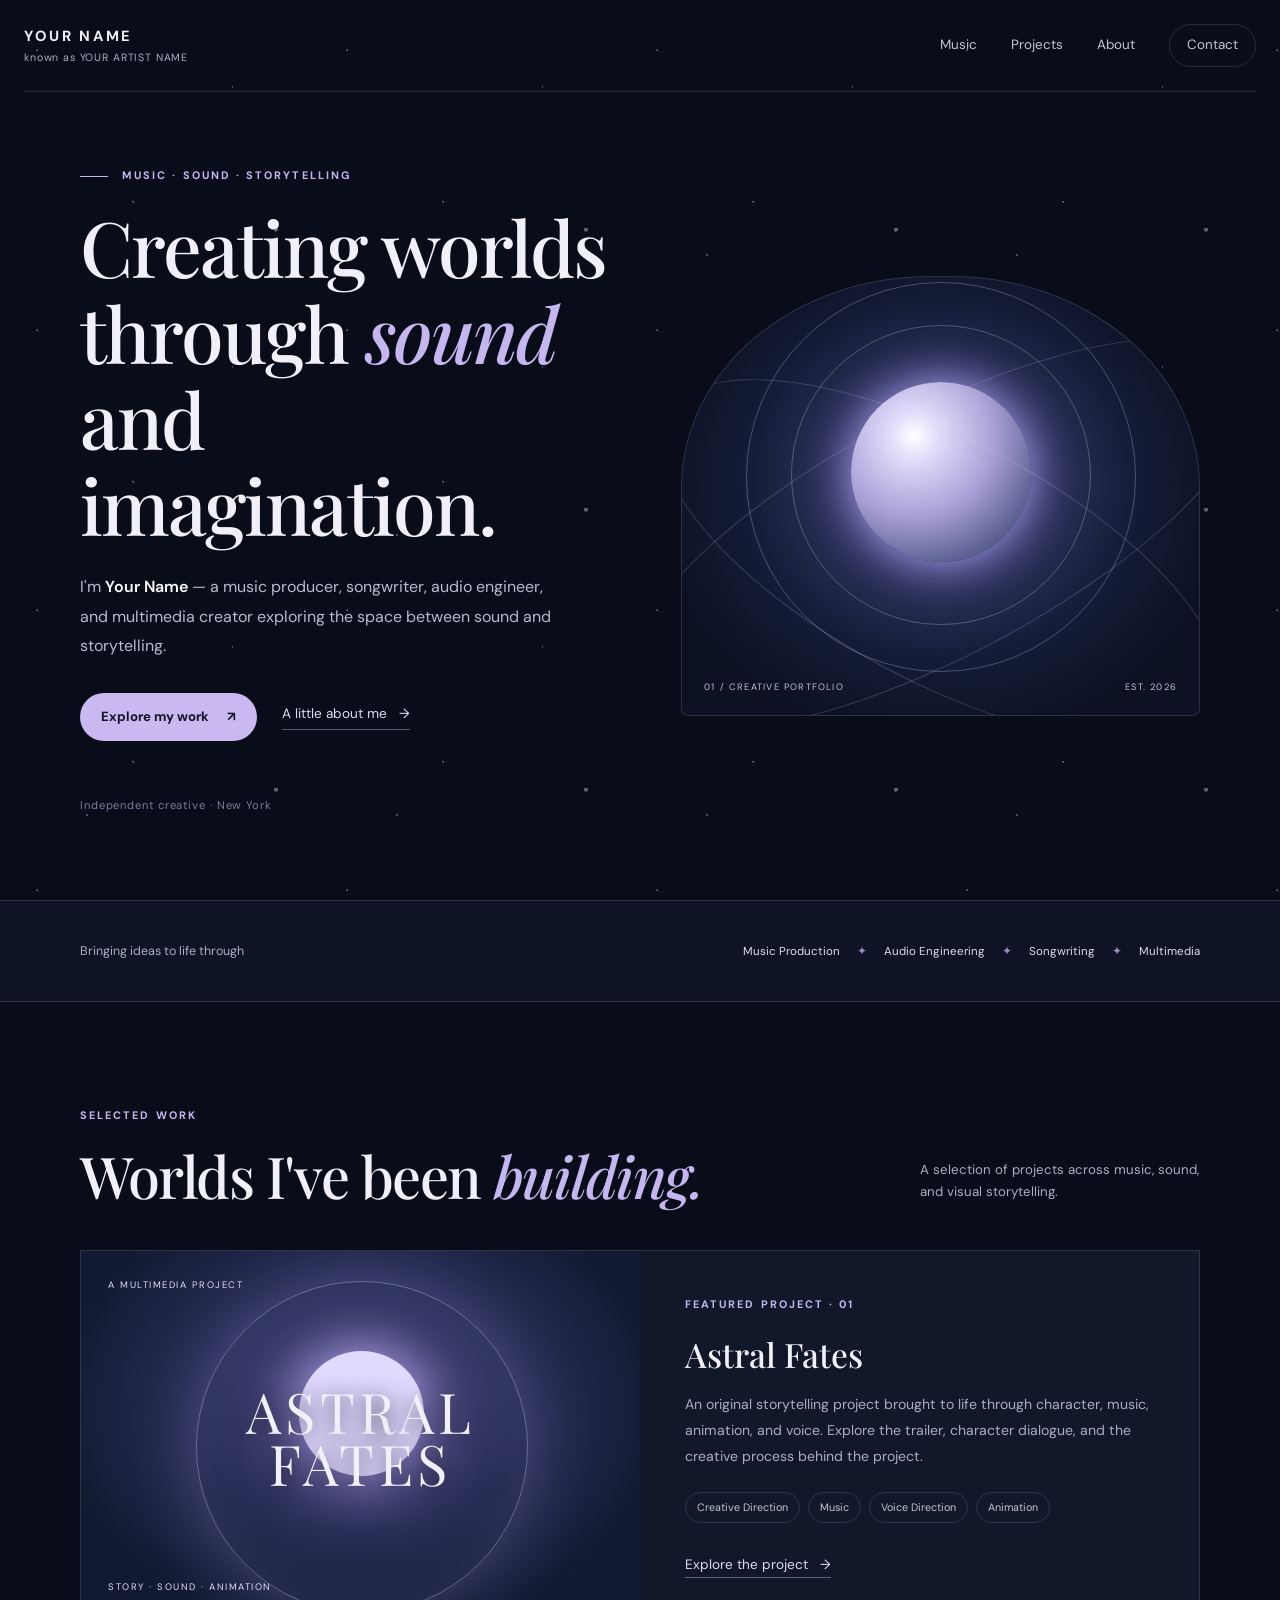
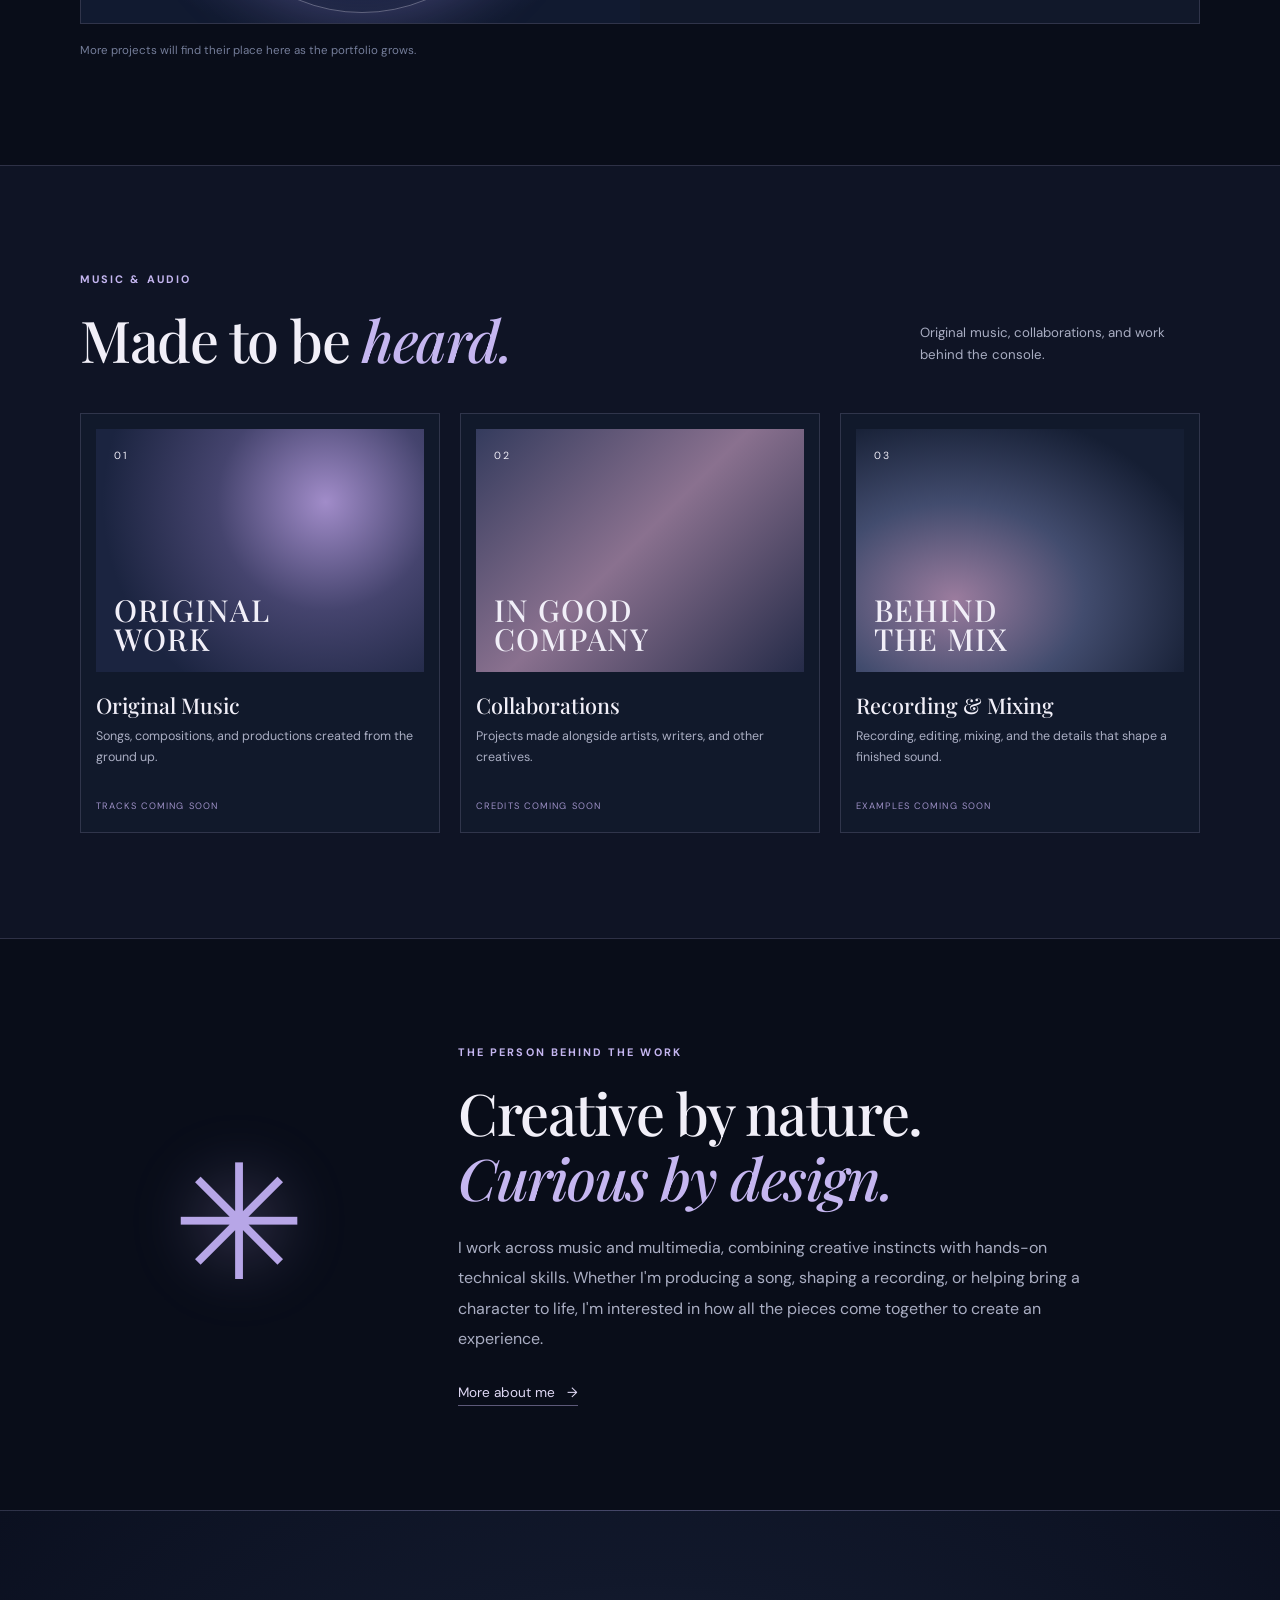
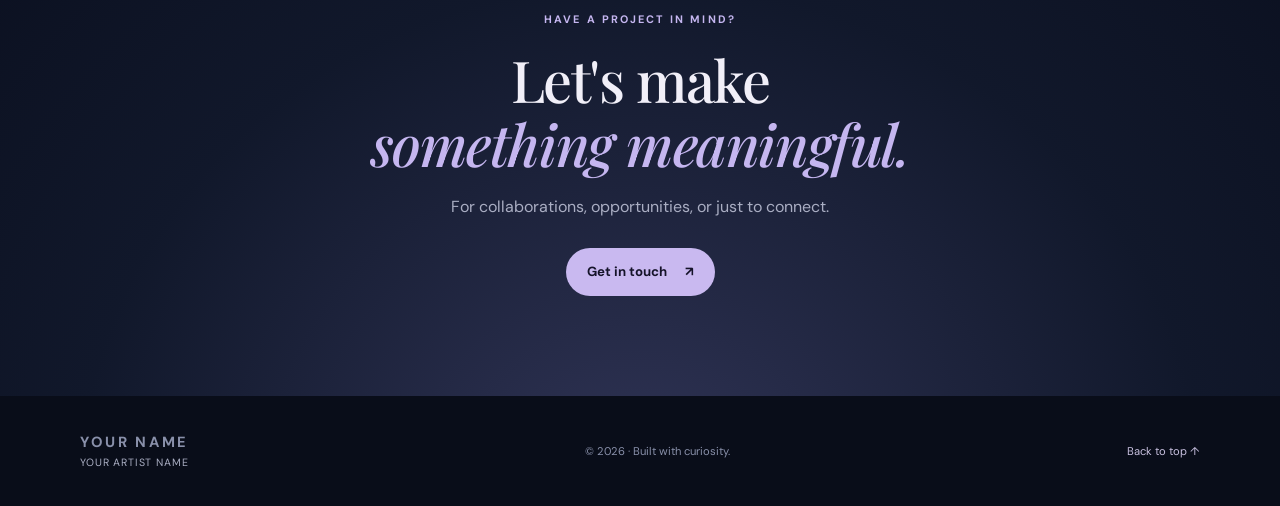
==== index.html @ 17cb7eba "Add files via upload" ====
<!doctype html>
<html lang="en">
<head>
  <meta charset="utf-8">
  <meta name="viewport" content="width=device-width, initial-scale=1">
  <meta name="description" content="Music, sound, and multimedia portfolio.">
  <title>Your Name — Music & Multimedia</title>
  <link rel="preconnect" href="https://fonts.googleapis.com">
  <link rel="preconnect" href="https://fonts.gstatic.com" crossorigin>
  <link href="https://fonts.googleapis.com/css2?family=DM+Sans:wght@400;500;600;700&family=Playfair+Display:wght@500;600;700&display=swap" rel="stylesheet">
  <link rel="stylesheet" href="styles.css">
</head>
<body>
  <div class="starfield" aria-hidden="true"></div>
  <header class="site-header">
    <a class="wordmark" href="#home" aria-label="Back to home">
      <span class="wordmark-name">YOUR NAME</span>
      <span class="wordmark-sub">known as YOUR ARTIST NAME</span>
    </a>
    <button class="menu-toggle" aria-label="Toggle navigation" aria-expanded="false">☰</button>
    <nav class="main-nav" aria-label="Main navigation">
      <a href="#music">Music</a>
      <a href="#projects">Projects</a>
      <a href="#about">About</a>
      <a class="nav-contact" href="#contact">Contact</a>
    </nav>
  </header>

  <main>
    <section class="hero section-wrap" id="home">
      <div class="hero-copy">
        <p class="eyebrow"><span class="eyebrow-line"></span> MUSIC · SOUND · STORYTELLING</p>
        <h1>Creating worlds<br>through <em>sound</em><br>and imagination.</h1>
        <p class="hero-description">
          I'm <strong>Your Name</strong> — a music producer, songwriter, audio engineer,
          and multimedia creator exploring the space between sound and storytelling.
        </p>
        <div class="hero-actions">
          <a class="button button-primary" href="#projects">Explore my work <span>↗</span></a>
          <a class="text-link" href="#about">A little about me <span>→</span></a>
        </div>
        <p class="hero-note">Independent creative · New York</p>
      </div>
      <div class="hero-art" role="img" aria-label="Abstract celestial artwork with a glowing moon and stars">
        <div class="orbit orbit-one"></div>
        <div class="orbit orbit-two"></div>
        <div class="moon"></div>
        <div class="art-caption"><span>01 / CREATIVE PORTFOLIO</span><span>EST. 2026</span></div>
      </div>
    </section>

    <section class="intro-strip">
      <div class="section-wrap strip-inner">
        <p>Bringing ideas to life through</p>
        <div class="discipline-list">
          <span>Music Production</span><i>✦</i><span>Audio Engineering</span><i>✦</i>
          <span>Songwriting</span><i>✦</i><span>Multimedia</span>
        </div>
      </div>
    </section>

    <section class="section-wrap section-block" id="projects">
      <div class="section-heading">
        <div>
          <p class="eyebrow">SELECTED WORK</p>
          <h2>Worlds I've been <em>building.</em></h2>
        </div>
        <p class="section-aside">A selection of projects across music, sound, and visual storytelling.</p>
      </div>
      <article class="featured-project">
        <div class="project-art">
          <div class="project-art-glow"></div>
          <span class="project-art-label">A MULTIMEDIA PROJECT</span>
          <span class="project-art-title">ASTRAL<br>FATES</span>
          <span class="project-art-bottom">STORY · SOUND · ANIMATION</span>
        </div>
        <div class="project-info">
          <p class="eyebrow">FEATURED PROJECT · 01</p>
          <h3>Astral Fates</h3>
          <p>
            An original storytelling project brought to life through character,
            music, animation, and voice. Explore the trailer, character dialogue,
            and the creative process behind the project.
          </p>
          <div class="tag-list"><span>Creative Direction</span><span>Music</span><span>Voice Direction</span><span>Animation</span></div>
          <a class="text-link" href="astral-fates.html">Explore the project <span>→</span></a>
        </div>
      </article>
      <div class="project-footnote">More projects will find their place here as the portfolio grows.</div>
    </section>

    <section class="music-section" id="music">
      <div class="section-wrap section-block">
        <div class="section-heading">
          <div>
            <p class="eyebrow">MUSIC & AUDIO</p>
            <h2>Made to be <em>heard.</em></h2>
          </div>
          <p class="section-aside">Original music, collaborations, and work behind the console.</p>
        </div>
        <div class="music-grid">
          <article class="music-card">
            <div class="music-art art-one"><span>01</span><b>ORIGINAL<br>WORK</b></div>
            <h3>Original Music</h3>
            <p>Songs, compositions, and productions created from the ground up.</p>
            <span class="coming-soon">TRACKS COMING SOON</span>
          </article>
          <article class="music-card">
            <div class="music-art art-two"><span>02</span><b>IN GOOD<br>COMPANY</b></div>
            <h3>Collaborations</h3>
            <p>Projects made alongside artists, writers, and other creatives.</p>
            <span class="coming-soon">CREDITS COMING SOON</span>
          </article>
          <article class="music-card">
            <div class="music-art art-three"><span>03</span><b>BEHIND<br>THE MIX</b></div>
            <h3>Recording & Mixing</h3>
            <p>Recording, editing, mixing, and the details that shape a finished sound.</p>
            <span class="coming-soon">EXAMPLES COMING SOON</span>
          </article>
        </div>
      </div>
    </section>

    <section class="section-wrap about-preview section-block" id="about">
      <div class="about-mark" aria-hidden="true">✳</div>
      <div>
        <p class="eyebrow">THE PERSON BEHIND THE WORK</p>
        <h2>Creative by nature.<br><em>Curious by design.</em></h2>
        <p class="about-copy">
          I work across music and multimedia, combining creative instincts with
          hands-on technical skills. Whether I'm producing a song, shaping a
          recording, or helping bring a character to life, I'm interested in how
          all the pieces come together to create an experience.
        </p>
        <a class="text-link" href="about.html">More about me <span>→</span></a>
      </div>
    </section>

    <section class="contact-section" id="contact">
      <div class="section-wrap contact-inner">
        <p class="eyebrow">HAVE A PROJECT IN MIND?</p>
        <h2>Let's make<br><em>something meaningful.</em></h2>
        <p>For collaborations, opportunities, or just to connect.</p>
        <a class="button button-primary" href="mailto:YOUR_EMAIL@example.com">Get in touch <span>↗</span></a>
      </div>
    </section>
  </main>

  <footer class="site-footer section-wrap">
    <a class="wordmark" href="#home"><span class="wordmark-name">YOUR NAME</span><span class="wordmark-sub">YOUR ARTIST NAME</span></a>
    <p>© <span id="year"></span> · Built with curiosity.</p>
    <a href="#home" class="back-top">Back to top ↑</a>
  </footer>
  <script src="script.js"></script>
</body>
</html>
---- styles.css ----
:root {
  --bg: #090d19; --panel: #11182a; --panel2: #151d32; --text: #f1eff8;
  --muted: #aaaec3; --soft: #7f88a7; --lavender: #c5b6f0; --line: rgba(199,190,230,.17);
  --serif: "Playfair Display", Georgia, serif; --sans: "DM Sans", Arial, sans-serif;
}
* { box-sizing: border-box; }
html { scroll-behavior: smooth; }
body { margin: 0; background: var(--bg); color: var(--text); font-family: var(--sans); line-height: 1.65; }
a { color: inherit; text-decoration: none; }
.starfield { position: fixed; inset: 0; pointer-events: none; opacity: .35; z-index: -1; background-image: radial-gradient(1px 1px at 12% 18%,#fff 99%,transparent),radial-gradient(1px 1px at 75% 31%,#c9c4ff 99%,transparent),radial-gradient(1px 1px at 43% 72%,#fff 99%,transparent),radial-gradient(2px 2px at 89% 82%,#fff 99%,transparent),radial-gradient(1px 1px at 28% 91%,#c9c4ff 99%,transparent); background-size: 310px 280px; }
.section-wrap { width: min(1120px, calc(100% - 48px)); margin-inline: auto; }
.site-header { width: min(1240px, calc(100% - 48px)); margin: auto; min-height: 92px; display: flex; align-items: center; justify-content: space-between; border-bottom: 1px solid var(--line); }
.wordmark { display: flex; flex-direction: column; line-height: 1.25; }
.wordmark-name { font-size: .92rem; letter-spacing: .18em; font-weight: 700; }
.wordmark-sub { color: var(--muted); font-size: .66rem; letter-spacing: .08em; margin-top: 5px; }
.main-nav { display: flex; align-items: center; gap: 34px; color: #c3c5d5; font-size: .84rem; }
.main-nav a:hover, .text-link:hover, .back-top:hover { color: white; }
.nav-contact { border: 1px solid var(--line); padding: 9px 17px; border-radius: 99px; }
.menu-toggle { display: none; color: white; background: none; border: 0; font-size: 1.4rem; }
.hero { min-height: 650px; display: grid; grid-template-columns: 1.03fr .97fr; align-items: center; gap: 50px; padding-block: 75px; }
.eyebrow { color: var(--lavender); font-size: .68rem; letter-spacing: .19em; font-weight: 700; margin: 0 0 18px; }
.eyebrow-line { display: inline-block; width: 28px; height: 1px; background: var(--lavender); vertical-align: middle; margin-right: 9px; }
h1,h2,h3,p { margin-top: 0; }
h1,h2 { font-family: var(--serif); font-weight: 500; line-height: 1.12; letter-spacing: -.025em; }
.hero h1 { font-size: clamp(3.2rem, 6vw, 5.6rem); margin-bottom: 25px; }
h1 em,h2 em { color: var(--lavender); font-weight: 500; }
.hero-description { max-width: 490px; color: #b7bbce; font-size: 1rem; line-height: 1.85; }
.hero-description strong { color: white; font-weight: 600; }
.hero-actions { display: flex; align-items: center; gap: 25px; margin-top: 32px; flex-wrap: wrap; }
.button { display: inline-flex; align-items: center; gap: 18px; border-radius: 99px; padding: 13px 21px; font-size: .83rem; font-weight: 700; transition: transform .2s, background .2s; }
.button:hover { transform: translateY(-2px); }
.button-primary { background: #c9b9f0; color: #151329; }
.button-primary:hover { background: #ddd2fa; }
.text-link { font-size: .85rem; color: #e0d9f5; border-bottom: 1px solid rgba(197,182,240,.45); padding-bottom: 4px; }
.text-link span { margin-left: 8px; }
.hero-note { margin-top: 55px; color: #777f9c; font-size: .7rem; letter-spacing: .08em; }
.hero-art { min-height: 440px; position: relative; overflow: hidden; border: 1px solid var(--line); border-radius: 48% 48% 7px 7px; background: radial-gradient(ellipse at 50% 48%, #4b477d 0%, #252b50 27%, #151d38 52%, #0c1224 78%); }
.hero-art:before,.hero-art:after { content:""; position:absolute; border:1px solid rgba(221,214,255,.2); border-radius:50%; width:135%; height:55%; left:-18%; top:31%; transform:rotate(-28deg); }
.hero-art:after { transform:rotate(28deg); width:120%; left:-10%; top:37%; }
.moon { position:absolute; width:180px; height:180px; border-radius:50%; top:24%; left:calc(50% - 90px); background:radial-gradient(circle at 35% 30%,#fff 0,#e0dafa 15%,#a8a0d5 47%,#5e6394 75%,#333d67 100%); box-shadow:0 0 45px #a9a1f0,0 0 120px rgba(145,133,230,.45); }
.orbit { position:absolute; border:1px solid rgba(232,226,255,.27); border-radius:50%; z-index:2; }
.orbit-one { width:300px;height:300px;top:11%;left:calc(50% - 150px); }
.orbit-two { width:390px;height:390px;top:1%;left:calc(50% - 195px); }
.art-caption { position:absolute; bottom:20px; left:22px; right:22px; display:flex; justify-content:space-between; color:#c3c1d9; font-size:.58rem; letter-spacing:.13em; }
.intro-strip { border-block:1px solid var(--line); background:rgba(18,25,44,.68); }
.strip-inner { min-height:100px; display:flex; align-items:center; justify-content:space-between; gap:20px; }
.strip-inner p { color:var(--muted); font-size:.78rem; margin:0; }
.discipline-list { display:flex; gap:17px; align-items:center; flex-wrap:wrap; color:#e0dcef; font-size:.72rem; }
.discipline-list i { color:#9b8bc9; font-style:normal; }
.section-block { padding-block:105px; }
.section-heading { display:flex; align-items:end; justify-content:space-between; gap:35px; margin-bottom:42px; }
.section-heading h2,.about-preview h2,.contact-inner h2,.project-detail h2,.section-block > h2 { font-size:clamp(2.3rem,4.5vw,3.8rem); margin:0; }
.section-aside { max-width:280px; color:var(--muted); font-size:.83rem; margin:0 0 5px; }
.featured-project { display:grid; grid-template-columns:1fr 1fr; background:var(--panel); border:1px solid var(--line); }
.project-art { min-height:370px; padding:27px; position:relative; overflow:hidden; display:flex; flex-direction:column; justify-content:space-between; background:radial-gradient(ellipse at 50% 42%,#55518b,#272d55 42%,#111a30 78%); }
.project-art:before { content:""; position:absolute; width:330px;height:330px;border:1px solid rgba(236,229,255,.35);border-radius:50%;top:8%;left:calc(50% - 165px);box-shadow:0 0 70px rgba(183,166,255,.25),inset 0 0 50px rgba(183,166,255,.12); }
.project-art-glow { position:absolute; width:125px;height:125px;border-radius:50%;background:#e2d9ff;box-shadow:0 0 60px #c4b4ff;top:27%;left:calc(50% - 62px); }
.project-art-label,.project-art-bottom { z-index:1;color:#e3def6;font-size:.59rem;letter-spacing:.16em; }
.project-art-title { z-index:1; font-family:var(--serif); font-size:3.5rem; line-height:.92; letter-spacing:.08em; text-align:center; text-shadow:0 2px 22px #17152c; }
.project-info { padding:45px; align-self:center; }
.project-info h3 { font:500 2.1rem var(--serif); margin-bottom:15px; }
.project-info>p:not(.eyebrow) { color:var(--muted); font-size:.88rem; line-height:1.85; }
.tag-list { display:flex; gap:8px; flex-wrap:wrap; margin:23px 0 28px; }
.tag-list span { border:1px solid var(--line); border-radius:99px; padding:6px 11px; color:#c6c4d7; font-size:.67rem; }
.project-footnote { color:#747d99; font-size:.72rem; margin-top:17px; }
.music-section { background:rgba(17,24,42,.78); border-block:1px solid var(--line); }
.music-grid { display:grid; grid-template-columns:repeat(3,1fr); gap:20px; }
.music-card { padding:15px; background:#11192b; border:1px solid var(--line); }
.music-art { aspect-ratio:1.35; display:flex; flex-direction:column; justify-content:space-between; padding:18px; overflow:hidden; }
.music-art span { font-size:.65rem; letter-spacing:.15em; }
.music-art b { font:500 1.9rem/.98 var(--serif); letter-spacing:.04em; }
.art-one { background:radial-gradient(circle at 70% 30%,#a18cc9,#45446e 38%,#1b2440 78%); }
.art-two { background:linear-gradient(135deg,#343b5d,#8a718f 48%,#252b48); }
.art-three { background:radial-gradient(ellipse at 30% 70%,#9b7c9e,#424c6e 40%,#151e33 80%); }
.music-card h3 { font:500 1.35rem var(--serif); margin:19px 0 7px; }
.music-card p { color:var(--muted); font-size:.78rem; min-height:52px; }
.coming-soon { color:#9e91c7; font-size:.58rem; letter-spacing:.12em; }
.about-preview { display:grid; grid-template-columns:.6fr 1.4fr; gap:60px; align-items:center; }
.about-mark { font-size:10rem; color:#b7a6e7; text-align:center; text-shadow:0 0 60px rgba(183,166,231,.4); }
.about-copy { max-width:650px; color:var(--muted); margin:24px 0; line-height:1.9; }
.contact-section { background:radial-gradient(ellipse at 50% 120%,#303456,#11182b 62%,#0b1020); border-top:1px solid var(--line); text-align:center; }
.contact-inner { padding-block:100px; }
.contact-inner h2 { margin-bottom:18px; }
.contact-inner>p:not(.eyebrow) { color:var(--muted); margin-bottom:28px; }
.site-footer { min-height:110px; display:flex; align-items:center; justify-content:space-between; gap:20px; color:#8990aa; font-size:.7rem; }
.site-footer p { margin:0; }
.back-top { color:#c8c0df; }
.project-hero { padding-top:95px; text-align:center; }
.display-title { font-size:clamp(3.5rem,8vw,6.5rem); margin:0 0 16px; }
.project-hero .hero-description { margin:0 auto 38px; }
.project-banner { min-height:330px; display:grid; place-items:center; border:1px solid var(--line); background:radial-gradient(ellipse at 50% 50%,#4d4a7d,#202947 48%,#10182c 80%); color:#c6bedf; letter-spacing:.15em; font-size:.7rem; }
.project-detail { max-width:800px; }
.body-copy { color:var(--muted); max-width:760px; line-height:1.95; }
.media-section,.character-section { background:rgba(18,25,44,.8); border-block:1px solid var(--line); }
.video-placeholder { aspect-ratio:16/9; display:grid; place-items:center; border:1px dashed rgba(199,190,230,.35); background:linear-gradient(135deg,#151e35,#242644); color:#b8b2d0; font-size:.8rem; letter-spacing:.08em; margin:28px 0 18px; }
.small-copy { font-size:.82rem; }
.character-layout { display:grid; grid-template-columns:220px 1fr; gap:25px; margin-top:35px; }
.character-tabs { display:flex; flex-direction:column; gap:8px; }
.character-tab { background:#11192b; color:#c6c5d8; border:1px solid var(--line); padding:16px; text-align:left; display:flex; justify-content:space-between; cursor:pointer; font:500 1rem var(--serif); }
.character-tab.active { border-color:#b9a9e5; background:#242440; color:white; }
.character-profile { display:grid; grid-template-columns:.8fr 1.2fr; background:#11192b; border:1px solid var(--line); }
.character-portrait { min-height:390px; display:grid; place-items:center; background:radial-gradient(ellipse at 50% 35%,#5c5688,#252d4e 55%,#131b30); color:#c9c2df; font-size:.65rem; letter-spacing:.13em; padding:20px; text-align:center; }
.character-bio { padding:32px; }
.character-bio h3 { font:500 2.4rem var(--serif); margin:0 0 4px; }
.character-role { color:#b9a9e5; font-size:.8rem; margin-bottom:25px; }
.character-bio h4 { color:#f0edf8; font-size:.75rem; letter-spacing:.1em; text-transform:uppercase; margin:20px 0 5px; }
.character-bio p:not(.eyebrow) { color:var(--muted); font-size:.82rem; }
.character-bio .profile-note { font-size:.68rem; color:#858da8; margin-top:25px; }
.process-grid { display:grid; grid-template-columns:repeat(4,1fr); gap:16px; margin-top:35px; }
.process-grid>div { padding:22px; border:1px solid var(--line); background:#11192b; }
.process-grid span { color:#a99ad7; font-size:.7rem; }
.process-grid h3 { font:500 1.2rem var(--serif); margin:17px 0 8px; }
.process-grid p { color:var(--muted); font-size:.75rem; margin:0; }
.simple-page { min-height:70vh; padding-block:100px; }
.simple-page h2 { font:500 2rem var(--serif); margin-top:55px; }
.simple-page .body-copy { margin:25px 0; }
@media (max-width:800px) {
  .hero { grid-template-columns:1fr; gap:35px; padding-block:65px; }
  .hero-art { min-height:350px; }
  .section-heading { align-items:start; flex-direction:column; gap:14px; }
  .featured-project { grid-template-columns:1fr; }
  .project-info { padding:30px; }
  .about-preview { grid-template-columns:1fr; gap:15px; }
  .about-mark { font-size:5rem; text-align:left; }
  .character-profile { grid-template-columns:1fr; }
  .character-portrait { min-height:270px; }
  .process-grid { grid-template-columns:repeat(2,1fr); }
}
@media (max-width:600px) {
  .section-wrap,.site-header { width:min(100% - 34px,1120px); }
  .site-header { min-height:76px; position:relative; }
  .menu-toggle { display:block; }
  .main-nav { display:none; position:absolute; z-index:5; top:75px; left:0; right:0; padding:18px; background:#151d32; border:1px solid var(--line); flex-direction:column; align-items:stretch; gap:18px; }
  .main-nav.open { display:flex; }
  .nav-contact { text-align:center; }
  .hero h1 { font-size:3.35rem; }
  .hero-art { min-height:300px; }
  .strip-inner { align-items:flex-start; flex-direction:column; padding-block:20px; }
  .discipline-list { gap:9px; }
  .section-block { padding-block:72px; }
  .music-grid { grid-template-columns:1fr; }
  .music-card p { min-height:0; }
  .character-layout { grid-template-columns:1fr; }
  .character-tabs { display:grid; grid-template-columns:repeat(3,1fr); }
  .character-tab { padding:12px; font-size:.85rem; }
  .process-grid { grid-template-columns:1fr 1fr; }
  .site-footer { padding-block:25px; flex-wrap:wrap; }
  .project-hero { padding-top:65px; }
  .project-banner { min-height:220px; }
}
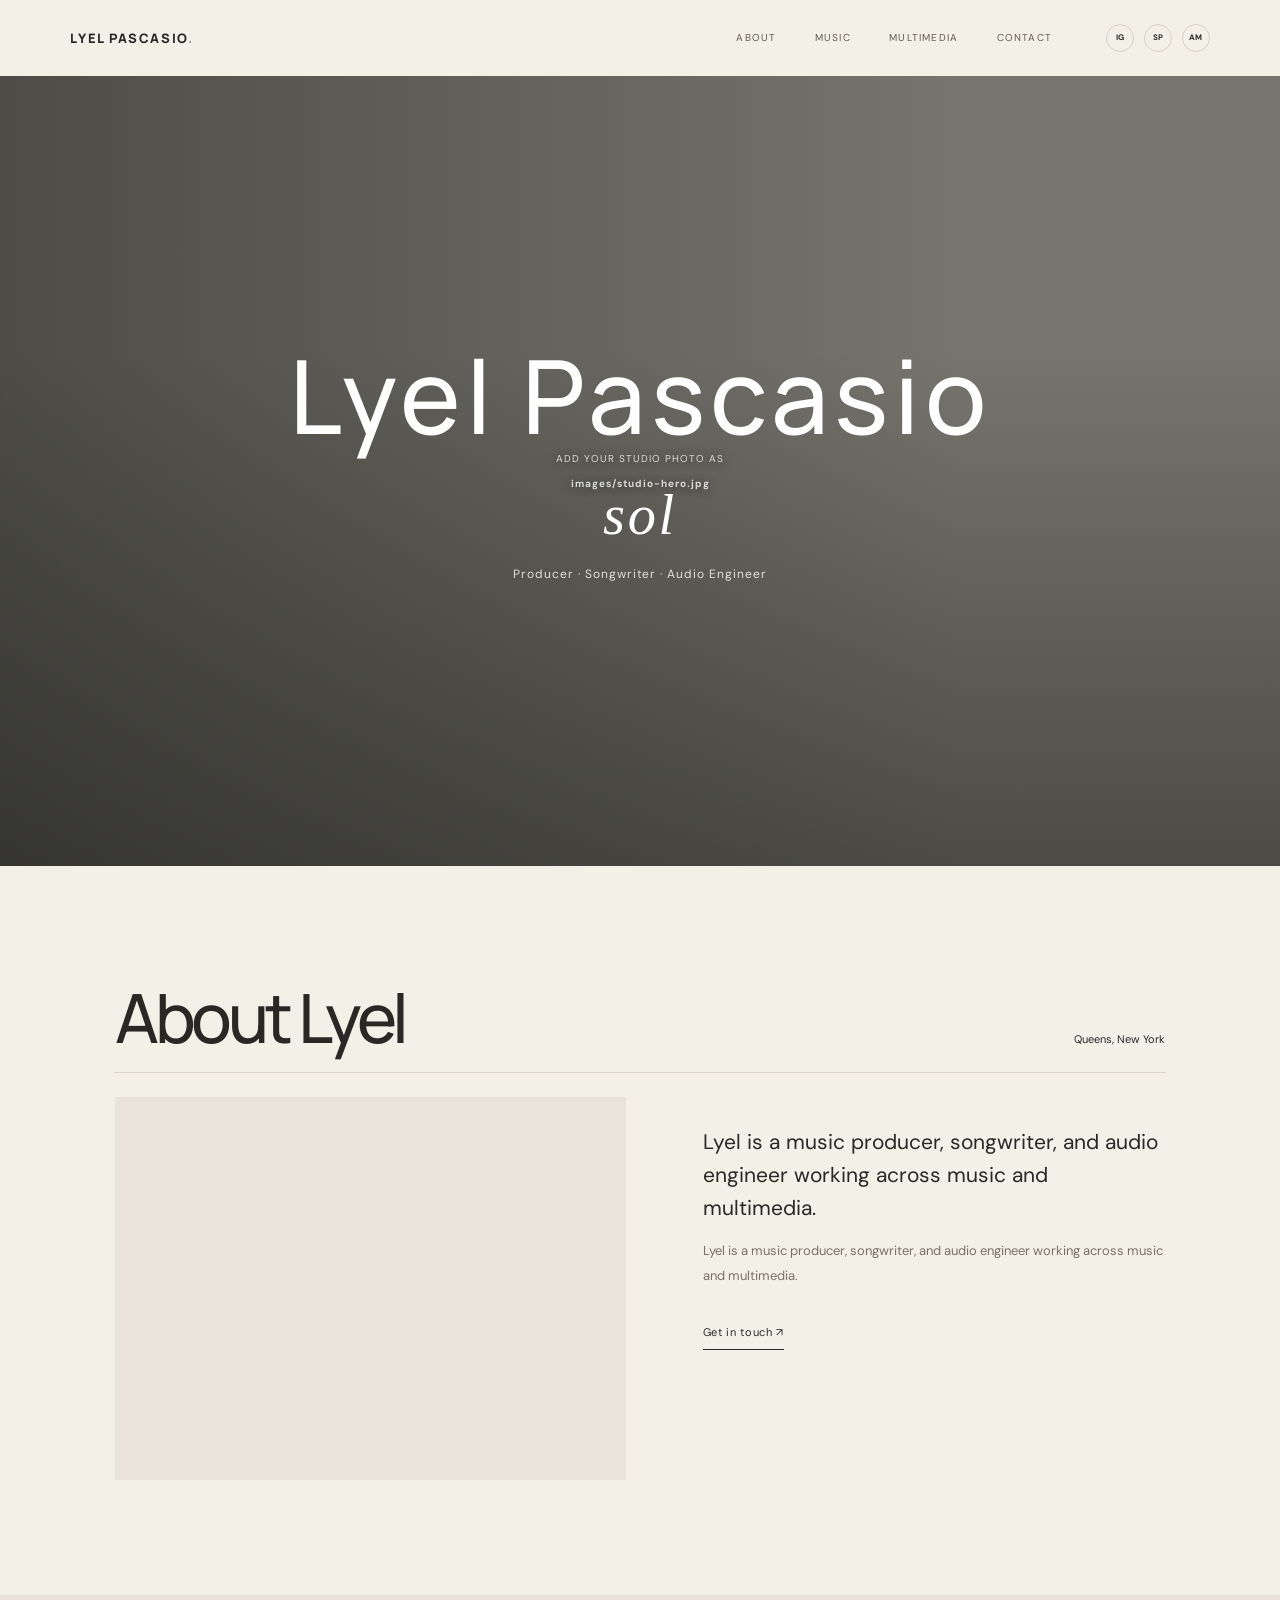
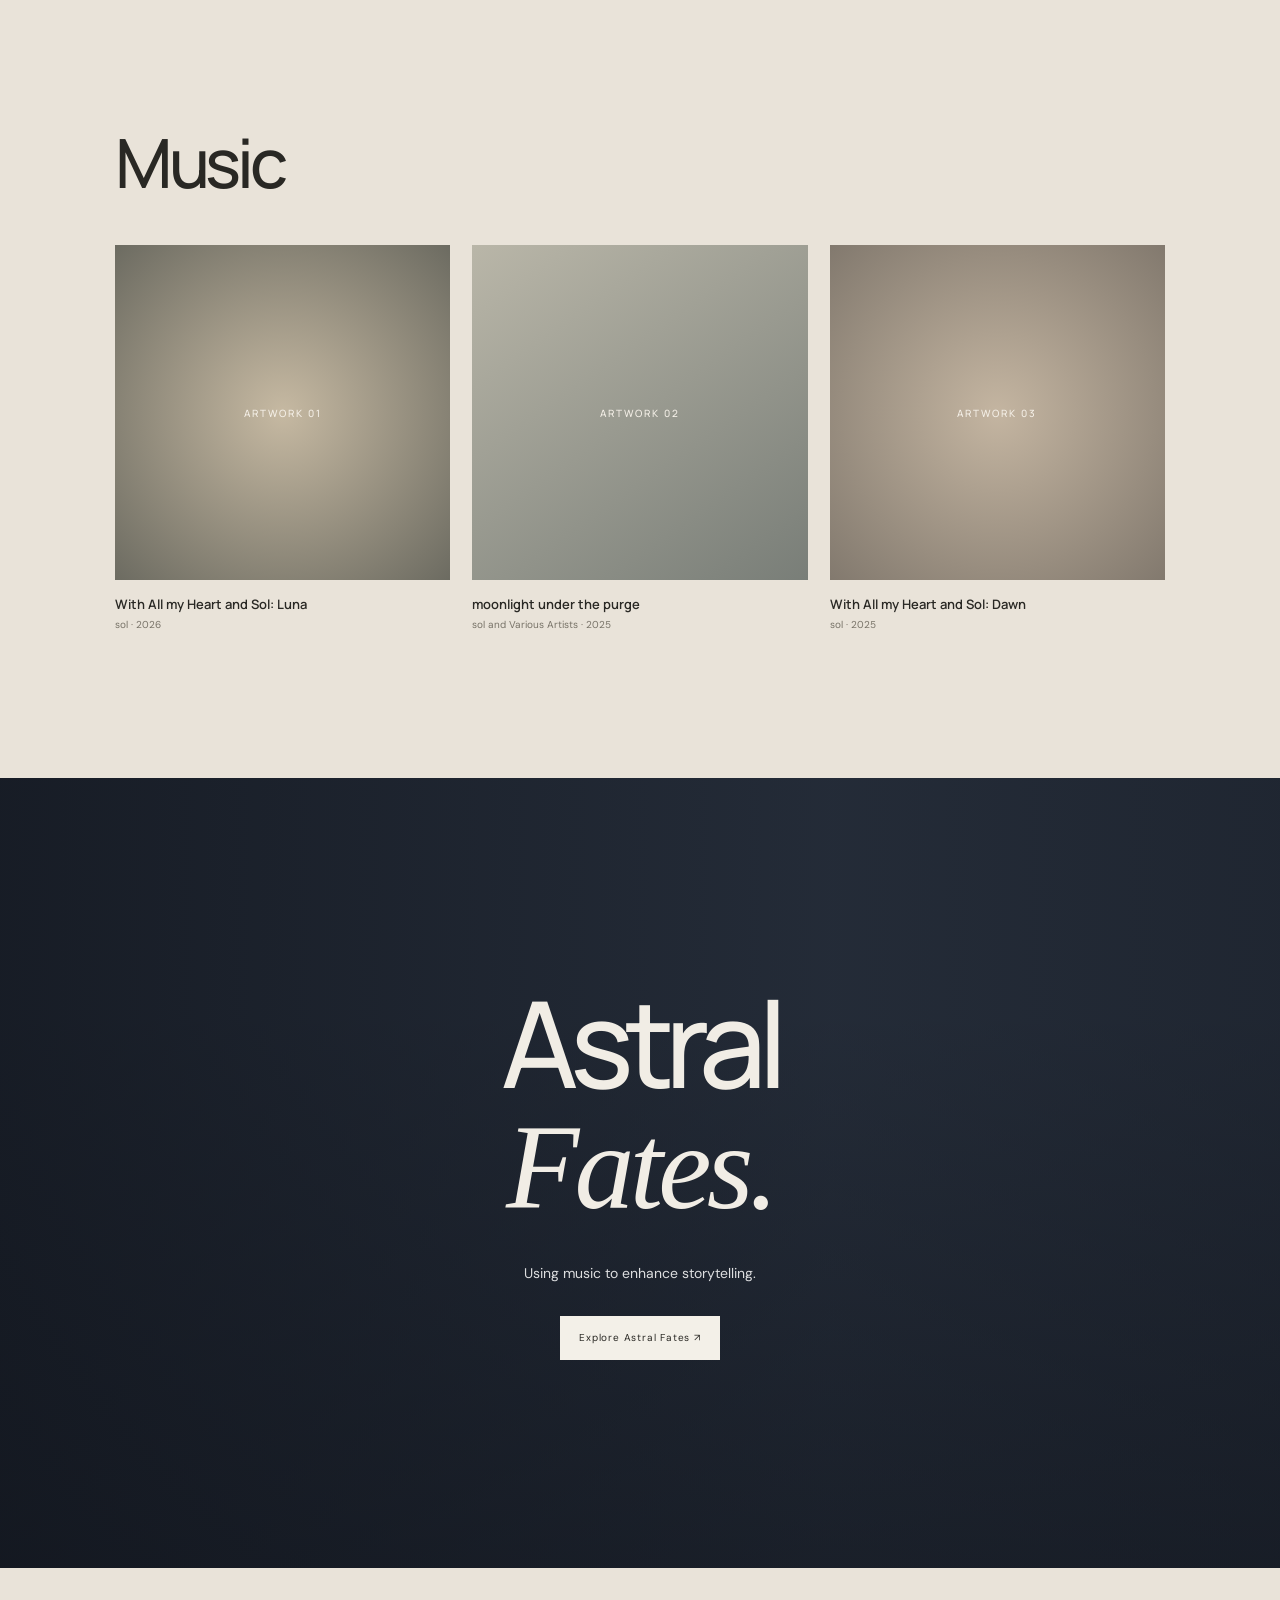
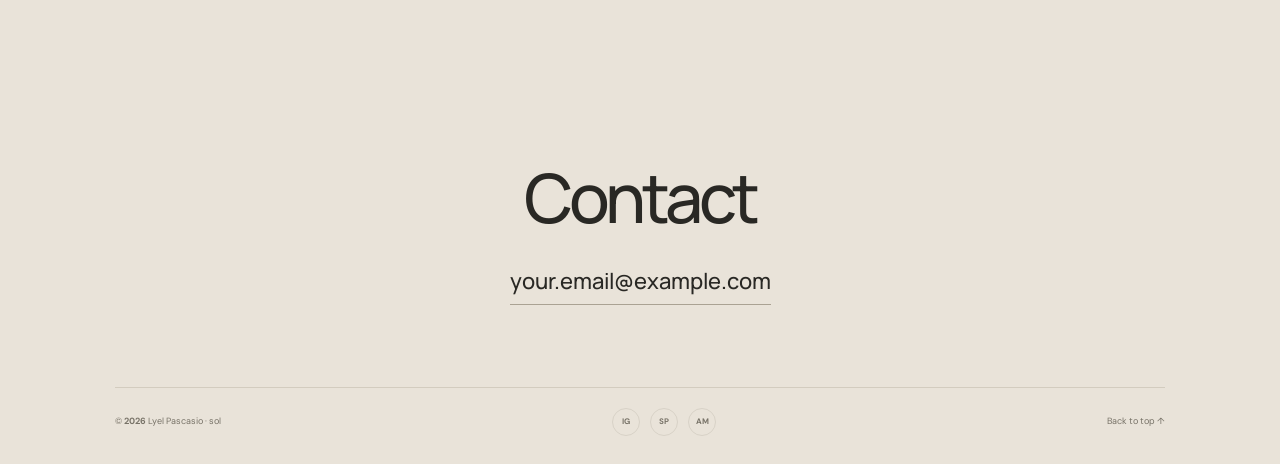
==== commit 1e28ce45: "Add files via upload" ====
--- a/index.html
+++ b/index.html
@@ -1,156 +1,31 @@
 <!doctype html>
-<html lang="en">
-<head>
-  <meta charset="utf-8">
-  <meta name="viewport" content="width=device-width, initial-scale=1">
-  <meta name="description" content="Music, sound, and multimedia portfolio.">
-  <title>Your Name — Music & Multimedia</title>
-  <link rel="preconnect" href="https://fonts.googleapis.com">
-  <link rel="preconnect" href="https://fonts.gstatic.com" crossorigin>
-  <link href="https://fonts.googleapis.com/css2?family=DM+Sans:wght@400;500;600;700&family=Playfair+Display:wght@500;600;700&display=swap" rel="stylesheet">
-  <link rel="stylesheet" href="styles.css">
-</head>
+<html lang="en"><head>
+<meta charset="utf-8"><meta name="viewport" content="width=device-width,initial-scale=1">
+<meta name="description" content="Music producer, songwriter, and audio engineer.">
+<title>Lyel Pascasio</title>
+<link rel="preconnect" href="https://fonts.googleapis.com"><link rel="preconnect" href="https://fonts.gstatic.com" crossorigin>
+<link href="https://fonts.googleapis.com/css2?family=DM+Sans:wght@400;500;600;700&family=Manrope:wght@400;500;600;700;800&display=swap" rel="stylesheet">
+<link rel="stylesheet" href="styles.css"></head>
 <body>
-  <div class="starfield" aria-hidden="true"></div>
-  <header class="site-header">
-    <a class="wordmark" href="#home" aria-label="Back to home">
-      <span class="wordmark-name">YOUR NAME</span>
-      <span class="wordmark-sub">known as YOUR ARTIST NAME</span>
-    </a>
-    <button class="menu-toggle" aria-label="Toggle navigation" aria-expanded="false">☰</button>
-    <nav class="main-nav" aria-label="Main navigation">
-      <a href="#music">Music</a>
-      <a href="#projects">Projects</a>
-      <a href="#about">About</a>
-      <a class="nav-contact" href="#contact">Contact</a>
-    </nav>
-  </header>
-
-  <main>
-    <section class="hero section-wrap" id="home">
-      <div class="hero-copy">
-        <p class="eyebrow"><span class="eyebrow-line"></span> MUSIC · SOUND · STORYTELLING</p>
-        <h1>Creating worlds<br>through <em>sound</em><br>and imagination.</h1>
-        <p class="hero-description">
-          I'm <strong>Your Name</strong> — a music producer, songwriter, audio engineer,
-          and multimedia creator exploring the space between sound and storytelling.
-        </p>
-        <div class="hero-actions">
-          <a class="button button-primary" href="#projects">Explore my work <span>↗</span></a>
-          <a class="text-link" href="#about">A little about me <span>→</span></a>
-        </div>
-        <p class="hero-note">Independent creative · New York</p>
-      </div>
-      <div class="hero-art" role="img" aria-label="Abstract celestial artwork with a glowing moon and stars">
-        <div class="orbit orbit-one"></div>
-        <div class="orbit orbit-two"></div>
-        <div class="moon"></div>
-        <div class="art-caption"><span>01 / CREATIVE PORTFOLIO</span><span>EST. 2026</span></div>
-      </div>
-    </section>
-
-    <section class="intro-strip">
-      <div class="section-wrap strip-inner">
-        <p>Bringing ideas to life through</p>
-        <div class="discipline-list">
-          <span>Music Production</span><i>✦</i><span>Audio Engineering</span><i>✦</i>
-          <span>Songwriting</span><i>✦</i><span>Multimedia</span>
-        </div>
-      </div>
-    </section>
-
-    <section class="section-wrap section-block" id="projects">
-      <div class="section-heading">
-        <div>
-          <p class="eyebrow">SELECTED WORK</p>
-          <h2>Worlds I've been <em>building.</em></h2>
-        </div>
-        <p class="section-aside">A selection of projects across music, sound, and visual storytelling.</p>
-      </div>
-      <article class="featured-project">
-        <div class="project-art">
-          <div class="project-art-glow"></div>
-          <span class="project-art-label">A MULTIMEDIA PROJECT</span>
-          <span class="project-art-title">ASTRAL<br>FATES</span>
-          <span class="project-art-bottom">STORY · SOUND · ANIMATION</span>
-        </div>
-        <div class="project-info">
-          <p class="eyebrow">FEATURED PROJECT · 01</p>
-          <h3>Astral Fates</h3>
-          <p>
-            An original storytelling project brought to life through character,
-            music, animation, and voice. Explore the trailer, character dialogue,
-            and the creative process behind the project.
-          </p>
-          <div class="tag-list"><span>Creative Direction</span><span>Music</span><span>Voice Direction</span><span>Animation</span></div>
-          <a class="text-link" href="astral-fates.html">Explore the project <span>→</span></a>
-        </div>
-      </article>
-      <div class="project-footnote">More projects will find their place here as the portfolio grows.</div>
-    </section>
-
-    <section class="music-section" id="music">
-      <div class="section-wrap section-block">
-        <div class="section-heading">
-          <div>
-            <p class="eyebrow">MUSIC & AUDIO</p>
-            <h2>Made to be <em>heard.</em></h2>
-          </div>
-          <p class="section-aside">Original music, collaborations, and work behind the console.</p>
-        </div>
-        <div class="music-grid">
-          <article class="music-card">
-            <div class="music-art art-one"><span>01</span><b>ORIGINAL<br>WORK</b></div>
-            <h3>Original Music</h3>
-            <p>Songs, compositions, and productions created from the ground up.</p>
-            <span class="coming-soon">TRACKS COMING SOON</span>
-          </article>
-          <article class="music-card">
-            <div class="music-art art-two"><span>02</span><b>IN GOOD<br>COMPANY</b></div>
-            <h3>Collaborations</h3>
-            <p>Projects made alongside artists, writers, and other creatives.</p>
-            <span class="coming-soon">CREDITS COMING SOON</span>
-          </article>
-          <article class="music-card">
-            <div class="music-art art-three"><span>03</span><b>BEHIND<br>THE MIX</b></div>
-            <h3>Recording & Mixing</h3>
-            <p>Recording, editing, mixing, and the details that shape a finished sound.</p>
-            <span class="coming-soon">EXAMPLES COMING SOON</span>
-          </article>
-        </div>
-      </div>
-    </section>
-
-    <section class="section-wrap about-preview section-block" id="about">
-      <div class="about-mark" aria-hidden="true">✳</div>
-      <div>
-        <p class="eyebrow">THE PERSON BEHIND THE WORK</p>
-        <h2>Creative by nature.<br><em>Curious by design.</em></h2>
-        <p class="about-copy">
-          I work across music and multimedia, combining creative instincts with
-          hands-on technical skills. Whether I'm producing a song, shaping a
-          recording, or helping bring a character to life, I'm interested in how
-          all the pieces come together to create an experience.
-        </p>
-        <a class="text-link" href="about.html">More about me <span>→</span></a>
-      </div>
-    </section>
-
-    <section class="contact-section" id="contact">
-      <div class="section-wrap contact-inner">
-        <p class="eyebrow">HAVE A PROJECT IN MIND?</p>
-        <h2>Let's make<br><em>something meaningful.</em></h2>
-        <p>For collaborations, opportunities, or just to connect.</p>
-        <a class="button button-primary" href="mailto:YOUR_EMAIL@example.com">Get in touch <span>↗</span></a>
-      </div>
-    </section>
-  </main>
-
-  <footer class="site-footer section-wrap">
-    <a class="wordmark" href="#home"><span class="wordmark-name">YOUR NAME</span><span class="wordmark-sub">YOUR ARTIST NAME</span></a>
-    <p>© <span id="year"></span> · Built with curiosity.</p>
-    <a href="#home" class="back-top">Back to top ↑</a>
-  </footer>
-  <script src="script.js"></script>
-</body>
-</html>
+<header class="site-header" id="top"><a class="wordmark" href="#top">LYEL PASCASIO<span>.</span></a>
+<nav class="main-nav"><a href="#about">About</a><a href="#music">Music</a><a href="#astral">Multimedia</a><a href="#contact">Contact</a></nav>
+<div class="social-links"><a href="#" aria-label="Instagram">IG</a><a href="#" aria-label="Spotify">SP</a><a href="#" aria-label="Apple Music">AM</a></div>
+<button class="menu-toggle" aria-label="Open navigation" aria-expanded="false"><i></i><i></i></button></header>
+<main>
+<section class="hero"><div class="hero-image"><div class="image-note">ADD YOUR STUDIO PHOTO AS <b>images/studio-hero.jpg</b></div></div>
+<div class="hero-copy"></p><h1>Lyel Pascasio<br><em>sol</em></h1><p class="hero-role">Producer · Songwriter · Audio Engineer</p><a></div><div class="hero-index"></section>
+<section class="section about-section" id="about"><div class="about-heading"><h2>About Lyel</h2><p class="about-location">Queens, New York</p></div><div class="about-divider"></div><div class="about-layout"><div class="about-photo" role="img" aria-label="Portrait of Lyel"></div><div class="about-copy"><p class="about-label"></p><p class="lead">Lyel is a music producer, songwriter, and audio engineer working across music and multimedia.<p class="lead"><h3></h3>Lyel is a music producer, songwriter, and audio engineer working across music and multimedia.</p><a class="text-link" href="#contact">Get in touch ↗</a></div></div></section>
+<section class="section music-section" id="music"><div class="section-heading"><div><p class="kicker"></p><h2>Music<span></span></h2></div><p class="section-intro"></p></div>
+<div class="project-grid">
+<article><div class="cover cover-one">ARTWORK 01</div><div class="card-meta"><div><h3>With All my Heart and Sol: Luna</h3><p>sol · 2026</p></div></div></article>
+<article><div class="cover cover-two">ARTWORK 02</div><div class="card-meta"><div><h3>moonlight under the purge</h3><p>sol and Various Artists · 2025</p></div></div></article>
+<article><div class="cover cover-three">ARTWORK 03</div><div class="card-meta"><div><h3>With All my Heart and Sol: Dawn</h3><p>sol · 2025</p></div></div></article>
+</div><p class="small-note"></p></section>
+<section class="astral-feature" id="astral">
+<video class="astral-feature__video" autoplay muted loop playsinline preload="metadata" poster="images/astral-hero.jpg" aria-hidden="true"><source src="images/astral-fates.mp4" type="video/mp4"></video>
+<div class="astral-feature__copy"><h2>Astral<br><em>Fates.</em></h2><p>Using music to enhance storytelling.</p><a class="button-link" href="astral-fates.html">Explore Astral Fates ↗</a></div>
+</section>
+</main>
+<footer class="section footer" id="contact"><div class="footer-contact"><div class="contact-copy"><h2>Contact</h2><a class="email" href="mailto:your.email@example.com">your.email@example.com</a></div></div>
+<div class="footer-bottom"><span>© <b id="year"></b> Lyel Pascasio · sol</span><div class="social-links"><a href="#">IG</a><a href="#">SP</a><a href="#">AM</a></div><a href="#top">Back to top ↑</a></div></footer>
+<script src="script.js"></script></body></html>
--- a/styles.css
+++ b/styles.css
@@ -1,150 +1,18 @@
- :root {
-  --bg: #090d19; --panel: #11182a; --panel2: #151d32; --text: #f1eff8;
-  --muted: #aaaec3; --soft: #7f88a7; --lavender: #c5b6f0; --line: rgba(199,190,230,.17);
-  --serif: "Playfair Display", Georgia, serif; --sans: "DM Sans", Arial, sans-serif;
-}
-* { box-sizing: border-box; }
-html { scroll-behavior: smooth; }
-body { margin: 0; background: var(--bg); color: var(--text); font-family: var(--sans); line-height: 1.65; }
-a { color: inherit; text-decoration: none; }
-.starfield { position: fixed; inset: 0; pointer-events: none; opacity: .35; z-index: -1; background-image: radial-gradient(1px 1px at 12% 18%,#fff 99%,transparent),radial-gradient(1px 1px at 75% 31%,#c9c4ff 99%,transparent),radial-gradient(1px 1px at 43% 72%,#fff 99%,transparent),radial-gradient(2px 2px at 89% 82%,#fff 99%,transparent),radial-gradient(1px 1px at 28% 91%,#c9c4ff 99%,transparent); background-size: 310px 280px; }
-.section-wrap { width: min(1120px, calc(100% - 48px)); margin-inline: auto; }
-.site-header { width: min(1240px, calc(100% - 48px)); margin: auto; min-height: 92px; display: flex; align-items: center; justify-content: space-between; border-bottom: 1px solid var(--line); }
-.wordmark { display: flex; flex-direction: column; line-height: 1.25; }
-.wordmark-name { font-size: .92rem; letter-spacing: .18em; font-weight: 700; }
-.wordmark-sub { color: var(--muted); font-size: .66rem; letter-spacing: .08em; margin-top: 5px; }
-.main-nav { display: flex; align-items: center; gap: 34px; color: #c3c5d5; font-size: .84rem; }
-.main-nav a:hover, .text-link:hover, .back-top:hover { color: white; }
-.nav-contact { border: 1px solid var(--line); padding: 9px 17px; border-radius: 99px; }
-.menu-toggle { display: none; color: white; background: none; border: 0; font-size: 1.4rem; }
-.hero { min-height: 650px; display: grid; grid-template-columns: 1.03fr .97fr; align-items: center; gap: 50px; padding-block: 75px; }
-.eyebrow { color: var(--lavender); font-size: .68rem; letter-spacing: .19em; font-weight: 700; margin: 0 0 18px; }
-.eyebrow-line { display: inline-block; width: 28px; height: 1px; background: var(--lavender); vertical-align: middle; margin-right: 9px; }
-h1,h2,h3,p { margin-top: 0; }
-h1,h2 { font-family: var(--serif); font-weight: 500; line-height: 1.12; letter-spacing: -.025em; }
-.hero h1 { font-size: clamp(3.2rem, 6vw, 5.6rem); margin-bottom: 25px; }
-h1 em,h2 em { color: var(--lavender); font-weight: 500; }
-.hero-description { max-width: 490px; color: #b7bbce; font-size: 1rem; line-height: 1.85; }
-.hero-description strong { color: white; font-weight: 600; }
-.hero-actions { display: flex; align-items: center; gap: 25px; margin-top: 32px; flex-wrap: wrap; }
-.button { display: inline-flex; align-items: center; gap: 18px; border-radius: 99px; padding: 13px 21px; font-size: .83rem; font-weight: 700; transition: transform .2s, background .2s; }
-.button:hover { transform: translateY(-2px); }
-.button-primary { background: #c9b9f0; color: #151329; }
-.button-primary:hover { background: #ddd2fa; }
-.text-link { font-size: .85rem; color: #e0d9f5; border-bottom: 1px solid rgba(197,182,240,.45); padding-bottom: 4px; }
-.text-link span { margin-left: 8px; }
-.hero-note { margin-top: 55px; color: #777f9c; font-size: .7rem; letter-spacing: .08em; }
-.hero-art { min-height: 440px; position: relative; overflow: hidden; border: 1px solid var(--line); border-radius: 48% 48% 7px 7px; background: radial-gradient(ellipse at 50% 48%, #4b477d 0%, #252b50 27%, #151d38 52%, #0c1224 78%); }
-.hero-art:before,.hero-art:after { content:""; position:absolute; border:1px solid rgba(221,214,255,.2); border-radius:50%; width:135%; height:55%; left:-18%; top:31%; transform:rotate(-28deg); }
-.hero-art:after { transform:rotate(28deg); width:120%; left:-10%; top:37%; }
-.moon { position:absolute; width:180px; height:180px; border-radius:50%; top:24%; left:calc(50% - 90px); background:radial-gradient(circle at 35% 30%,#fff 0,#e0dafa 15%,#a8a0d5 47%,#5e6394 75%,#333d67 100%); box-shadow:0 0 45px #a9a1f0,0 0 120px rgba(145,133,230,.45); }
-.orbit { position:absolute; border:1px solid rgba(232,226,255,.27); border-radius:50%; z-index:2; }
-.orbit-one { width:300px;height:300px;top:11%;left:calc(50% - 150px); }
-.orbit-two { width:390px;height:390px;top:1%;left:calc(50% - 195px); }
-.art-caption { position:absolute; bottom:20px; left:22px; right:22px; display:flex; justify-content:space-between; color:#c3c1d9; font-size:.58rem; letter-spacing:.13em; }
-.intro-strip { border-block:1px solid var(--line); background:rgba(18,25,44,.68); }
-.strip-inner { min-height:100px; display:flex; align-items:center; justify-content:space-between; gap:20px; }
-.strip-inner p { color:var(--muted); font-size:.78rem; margin:0; }
-.discipline-list { display:flex; gap:17px; align-items:center; flex-wrap:wrap; color:#e0dcef; font-size:.72rem; }
-.discipline-list i { color:#9b8bc9; font-style:normal; }
-.section-block { padding-block:105px; }
-.section-heading { display:flex; align-items:end; justify-content:space-between; gap:35px; margin-bottom:42px; }
-.section-heading h2,.about-preview h2,.contact-inner h2,.project-detail h2,.section-block > h2 { font-size:clamp(2.3rem,4.5vw,3.8rem); margin:0; }
-.section-aside { max-width:280px; color:var(--muted); font-size:.83rem; margin:0 0 5px; }
-.featured-project { display:grid; grid-template-columns:1fr 1fr; background:var(--panel); border:1px solid var(--line); }
-.project-art { min-height:370px; padding:27px; position:relative; overflow:hidden; display:flex; flex-direction:column; justify-content:space-between; background:radial-gradient(ellipse at 50% 42%,#55518b,#272d55 42%,#111a30 78%); }
-.project-art:before { content:""; position:absolute; width:330px;height:330px;border:1px solid rgba(236,229,255,.35);border-radius:50%;top:8%;left:calc(50% - 165px);box-shadow:0 0 70px rgba(183,166,255,.25),inset 0 0 50px rgba(183,166,255,.12); }
-.project-art-glow { position:absolute; width:125px;height:125px;border-radius:50%;background:#e2d9ff;box-shadow:0 0 60px #c4b4ff;top:27%;left:calc(50% - 62px); }
-.project-art-label,.project-art-bottom { z-index:1;color:#e3def6;font-size:.59rem;letter-spacing:.16em; }
-.project-art-title { z-index:1; font-family:var(--serif); font-size:3.5rem; line-height:.92; letter-spacing:.08em; text-align:center; text-shadow:0 2px 22px #17152c; }
-.project-info { padding:45px; align-self:center; }
-.project-info h3 { font:500 2.1rem var(--serif); margin-bottom:15px; }
-.project-info>p:not(.eyebrow) { color:var(--muted); font-size:.88rem; line-height:1.85; }
-.tag-list { display:flex; gap:8px; flex-wrap:wrap; margin:23px 0 28px; }
-.tag-list span { border:1px solid var(--line); border-radius:99px; padding:6px 11px; color:#c6c4d7; font-size:.67rem; }
-.project-footnote { color:#747d99; font-size:.72rem; margin-top:17px; }
-.music-section { background:rgba(17,24,42,.78); border-block:1px solid var(--line); }
-.music-grid { display:grid; grid-template-columns:repeat(3,1fr); gap:20px; }
-.music-card { padding:15px; background:#11192b; border:1px solid var(--line); }
-.music-art { aspect-ratio:1.35; display:flex; flex-direction:column; justify-content:space-between; padding:18px; overflow:hidden; }
-.music-art span { font-size:.65rem; letter-spacing:.15em; }
-.music-art b { font:500 1.9rem/.98 var(--serif); letter-spacing:.04em; }
-.art-one { background:radial-gradient(circle at 70% 30%,#a18cc9,#45446e 38%,#1b2440 78%); }
-.art-two { background:linear-gradient(135deg,#343b5d,#8a718f 48%,#252b48); }
-.art-three { background:radial-gradient(ellipse at 30% 70%,#9b7c9e,#424c6e 40%,#151e33 80%); }
-.music-card h3 { font:500 1.35rem var(--serif); margin:19px 0 7px; }
-.music-card p { color:var(--muted); font-size:.78rem; min-height:52px; }
-.coming-soon { color:#9e91c7; font-size:.58rem; letter-spacing:.12em; }
-.about-preview { display:grid; grid-template-columns:.6fr 1.4fr; gap:60px; align-items:center; }
-.about-mark { font-size:10rem; color:#b7a6e7; text-align:center; text-shadow:0 0 60px rgba(183,166,231,.4); }
-.about-copy { max-width:650px; color:var(--muted); margin:24px 0; line-height:1.9; }
-.contact-section { background:radial-gradient(ellipse at 50% 120%,#303456,#11182b 62%,#0b1020); border-top:1px solid var(--line); text-align:center; }
-.contact-inner { padding-block:100px; }
-.contact-inner h2 { margin-bottom:18px; }
-.contact-inner>p:not(.eyebrow) { color:var(--muted); margin-bottom:28px; }
-.site-footer { min-height:110px; display:flex; align-items:center; justify-content:space-between; gap:20px; color:#8990aa; font-size:.7rem; }
-.site-footer p { margin:0; }
-.back-top { color:#c8c0df; }
-.project-hero { padding-top:95px; text-align:center; }
-.display-title { font-size:clamp(3.5rem,8vw,6.5rem); margin:0 0 16px; }
-.project-hero .hero-description { margin:0 auto 38px; }
-.project-banner { min-height:330px; display:grid; place-items:center; border:1px solid var(--line); background:radial-gradient(ellipse at 50% 50%,#4d4a7d,#202947 48%,#10182c 80%); color:#c6bedf; letter-spacing:.15em; font-size:.7rem; }
-.project-detail { max-width:800px; }
-.body-copy { color:var(--muted); max-width:760px; line-height:1.95; }
-.media-section,.character-section { background:rgba(18,25,44,.8); border-block:1px solid var(--line); }
-.video-placeholder { aspect-ratio:16/9; display:grid; place-items:center; border:1px dashed rgba(199,190,230,.35); background:linear-gradient(135deg,#151e35,#242644); color:#b8b2d0; font-size:.8rem; letter-spacing:.08em; margin:28px 0 18px; }
-.small-copy { font-size:.82rem; }
-.character-layout { display:grid; grid-template-columns:220px 1fr; gap:25px; margin-top:35px; }
-.character-tabs { display:flex; flex-direction:column; gap:8px; }
-.character-tab { background:#11192b; color:#c6c5d8; border:1px solid var(--line); padding:16px; text-align:left; display:flex; justify-content:space-between; cursor:pointer; font:500 1rem var(--serif); }
-.character-tab.active { border-color:#b9a9e5; background:#242440; color:white; }
-.character-profile { display:grid; grid-template-columns:.8fr 1.2fr; background:#11192b; border:1px solid var(--line); }
-.character-portrait { min-height:390px; display:grid; place-items:center; background:radial-gradient(ellipse at 50% 35%,#5c5688,#252d4e 55%,#131b30); color:#c9c2df; font-size:.65rem; letter-spacing:.13em; padding:20px; text-align:center; }
-.character-bio { padding:32px; }
-.character-bio h3 { font:500 2.4rem var(--serif); margin:0 0 4px; }
-.character-role { color:#b9a9e5; font-size:.8rem; margin-bottom:25px; }
-.character-bio h4 { color:#f0edf8; font-size:.75rem; letter-spacing:.1em; text-transform:uppercase; margin:20px 0 5px; }
-.character-bio p:not(.eyebrow) { color:var(--muted); font-size:.82rem; }
-.character-bio .profile-note { font-size:.68rem; color:#858da8; margin-top:25px; }
-.process-grid { display:grid; grid-template-columns:repeat(4,1fr); gap:16px; margin-top:35px; }
-.process-grid>div { padding:22px; border:1px solid var(--line); background:#11192b; }
-.process-grid span { color:#a99ad7; font-size:.7rem; }
-.process-grid h3 { font:500 1.2rem var(--serif); margin:17px 0 8px; }
-.process-grid p { color:var(--muted); font-size:.75rem; margin:0; }
-.simple-page { min-height:70vh; padding-block:100px; }
-.simple-page h2 { font:500 2rem var(--serif); margin-top:55px; }
-.simple-page .body-copy { margin:25px 0; }
-@media (max-width:800px) {
-  .hero { grid-template-columns:1fr; gap:35px; padding-block:65px; }
-  .hero-art { min-height:350px; }
-  .section-heading { align-items:start; flex-direction:column; gap:14px; }
-  .featured-project { grid-template-columns:1fr; }
-  .project-info { padding:30px; }
-  .about-preview { grid-template-columns:1fr; gap:15px; }
-  .about-mark { font-size:5rem; text-align:left; }
-  .character-profile { grid-template-columns:1fr; }
-  .character-portrait { min-height:270px; }
-  .process-grid { grid-template-columns:repeat(2,1fr); }
-}
-@media (max-width:600px) {
-  .section-wrap,.site-header { width:min(100% - 34px,1120px); }
-  .site-header { min-height:76px; position:relative; }
-  .menu-toggle { display:block; }
-  .main-nav { display:none; position:absolute; z-index:5; top:75px; left:0; right:0; padding:18px; background:#151d32; border:1px solid var(--line); flex-direction:column; align-items:stretch; gap:18px; }
-  .main-nav.open { display:flex; }
-  .nav-contact { text-align:center; }
-  .hero h1 { font-size:3.35rem; }
-  .hero-art { min-height:300px; }
-  .strip-inner { align-items:flex-start; flex-direction:column; padding-block:20px; }
-  .discipline-list { gap:9px; }
-  .section-block { padding-block:72px; }
-  .music-grid { grid-template-columns:1fr; }
-  .music-card p { min-height:0; }
-  .character-layout { grid-template-columns:1fr; }
-  .character-tabs { display:grid; grid-template-columns:repeat(3,1fr); }
-  .character-tab { padding:12px; font-size:.85rem; }
-  .process-grid { grid-template-columns:1fr 1fr; }
-  .site-footer { padding-block:25px; flex-wrap:wrap; }
-  .project-hero { padding-top:65px; }
-  .project-banner { min-height:220px; }
-}
+.character-select-section{background:var(--sand)}.character-game-placeholder{position:relative;min-height:clamp(340px,65svh,680px);display:grid;align-content:center;justify-items:center;gap:12px;padding:48px 24px;text-align:center;color:#f1ede5;background:radial-gradient(ellipse at 50% 40%,#68796e,#373e3b 52%,#202321 100%)}.character-game-placeholder .kicker{margin:0;color:#ffffffa8}.character-game-placeholder h3{margin:0;font:500 clamp(30px,5vw,56px)/1.1 var(--display)}.character-game-placeholder>p:last-child{margin:0;color:#ffffffc9;font-size:13px}.character-game-placeholder iframe{width:100%;height:clamp(340px,65svh,680px);border:0}@media(max-width:600px){.character-game-placeholder{min-height:55svh;padding:32px 18px}.character-game-placeholder iframe{height:55svh}}
+.showcase-section{padding:clamp(54px,7vh,88px) 6vw}.showcase-section .section-heading{align-items:end;margin-bottom:28px}.showcase-section .section-intro{max-width:360px}.showcase-carousel{position:relative}.showcase-viewport{width:100%;overflow:hidden}.showcase-slide[hidden]{display:none}.showcase-slide:not([hidden]){display:block;animation:showcase-arrive .25s ease both}.showcase-section .showcase-media{width:100%;height:min(68svh,720px);min-height:320px;aspect-ratio:auto}.showcase-section .showcase-media b{top:22px;left:24px}.showcase-section .showcase-media small{bottom:22px;left:24px}.showcase-section .showcase-media span{width:64px;height:64px;font-size:22px}.showcase-meta{display:grid;grid-template-columns:minmax(150px,1fr) minmax(200px,2fr) auto;align-items:baseline;gap:24px;padding-top:22px}.showcase-meta h3{font:600 16px var(--display);margin:0}.showcase-meta p{margin:0;color:var(--muted);font-size:12px}.showcase-meta .text-link{white-space:nowrap}.showcase-arrow{position:absolute;z-index:2;top:0;left:18px;width:48px;height:min(68svh,720px);min-height:320px;display:grid;place-items:center;border:0;background:transparent;color:#fff;font-size:32px;cursor:pointer;text-shadow:0 1px 8px #111}.showcase-arrow--next{left:auto;right:18px}.showcase-arrow:hover{color:#d7c8a9}.showcase-count{margin:18px 0 0;text-align:right;font-size:9px;letter-spacing:.14em;color:var(--muted)}@keyframes showcase-arrive{from{opacity:.6}to{opacity:1}}@media(max-width:800px){.showcase-section{padding:68px 5vw}.showcase-section .section-heading{display:block;margin-bottom:24px}.showcase-meta{grid-template-columns:1fr;gap:8px}.showcase-meta .text-link{justify-self:start;margin-top:8px}}@media(max-width:600px){.showcase-section{padding:54px 5vw}.showcase-section .showcase-media{height:min(62svh,600px);min-height:280px}.showcase-arrow{height:min(62svh,600px);min-height:280px;left:8px}.showcase-arrow--next{left:auto;right:8px}.showcase-section .showcase-media b,.showcase-section .showcase-media small{left:16px}.showcase-section .showcase-media b{top:16px}.showcase-section .showcase-media small{bottom:16px}}
+.footer-contact{display:grid;place-items:center;text-align:center;padding:78px 0 90px}.footer-contact>.contact-copy{max-width:none;margin:0;color:var(--ink);font-size:inherit}.contact-copy h2{margin:0 0 32px}@media(max-width:600px){.footer-contact{padding:48px 0 56px}}.astral-hero{justify-content:center}.astral-title{text-align:center}
+.about-heading{display:flex;align-items:baseline;justify-content:space-between;gap:24px}.about-heading .about-location{margin:0;border:0;padding:0;color:var(--ink);font-size:11px;line-height:1.5}.about-divider{height:1px;background:var(--line);margin:18px 0 24px}.about-layout{display:grid;grid-template-columns:1.05fr .95fr;gap:clamp(28px,6vw,80px);align-items:start}.about-photo{width:100%;aspect-ratio:4/3;background:var(--sand) url('images/about-portrait.jpg') center/cover no-repeat}.about-copy{max-width:510px;margin-left:auto;padding-top:16px;color:var(--muted);font-size:13px;line-height:1.9}.about-label{margin:0 0 13px;color:var(--muted);font-size:9px;font-weight:700;letter-spacing:.16em;line-height:1.5}.about-copy .lead{margin:0;color:var(--ink);font-size:clamp(16px,1.7vw,21px);line-height:1.55}.about-copy .text-link{margin-top:20px;color:var(--ink)}@media(max-width:600px){.about-heading .about-location{font-size:10px}.about-divider{margin:16px 0 20px}.about-layout{grid-template-columns:1fr;gap:24px}.about-copy{max-width:none;padding-top:0}}
+ :root{--paper:#f3f0e8;--sand:#e9e3d9;--ink:#292824;--muted:#777267;--line:#d8d2c7;--serif:Georgia,'Times New Roman',serif;--sans:'DM Sans',Arial,sans-serif;--display:Manrope,Arial,sans-serif}
+*{box-sizing:border-box}html{scroll-behavior:smooth}body{margin:0;background:var(--paper);color:var(--ink);font:15px/1.65 var(--sans)}a{color:inherit;text-decoration:none}
+.site-header{height:76px;padding:0 5.5vw;display:flex;align-items:center;justify-content:space-between;gap:28px;background:var(--paper);position:relative;z-index:5}.wordmark{font:800 13px var(--display);letter-spacing:.12em}.wordmark span,.section-heading h2 span{color:#9a8f7b}.main-nav{display:flex;gap:clamp(18px,3vw,44px);margin-left:auto;margin-right:2vw}.main-nav a{font-size:10px;text-transform:uppercase;letter-spacing:.12em;color:#5f5b52}.main-nav a:hover,.text-link:hover{color:#a08e70}.social-links{display:flex;gap:10px}.social-links a{width:28px;height:28px;border:1px solid var(--line);border-radius:50%;display:grid;place-items:center;font-size:8px;font-weight:700}.social-links a:hover{background:var(--ink);color:var(--paper)}.menu-toggle{display:none}
+.hero{height:min(790px,calc(100svh - 76px));min-height:560px;position:relative;display:flex;align-items:flex-end;color:white;overflow:hidden;background:#77766f}.hero-image{position:absolute;inset:0;background:linear-gradient(90deg,#17171570,#17171505 75%),linear-gradient(0deg,#17171570,transparent 65%),url('images/studio-hero.jpg') center/cover no-repeat,#77766f}.image-note{position:absolute;left:50%;top:50%;transform:translate(-50%,-50%);text-align:center;color:#ffffffc9;font-size:10px;letter-spacing:.1em;text-shadow:0 1px 8px #333;display:grid;gap:8px}.hero-copy{position:relative;padding:0 9vw 9vh}.eyebrow,.kicker{font-size:9px;font-weight:700;letter-spacing:.19em;text-transform:uppercase}.hero h1{font:500 clamp(48px,8vw,104px)/.98 var(--display);letter-spacing:0.05em;margin:15px 0 9px}.hero h1 em{font:italic 400 .55em var(--serif);letter-spacing:0.05em}.hero-role{font-size:12px;letter-spacing:.08em;color:#ffffffd0;margin:18px 0 27px}.text-link{display:inline-block;font-size:11px;letter-spacing:.06em;border-bottom:1px solid currentColor;padding-bottom:6px}.hero-index{position:absolute;right:5.5vw;bottom:30px;font-size:9px;letter-spacing:.16em;color:#ffffffb5}
+.section{padding:115px 9vw}.kicker{color:var(--muted)}h2{font:500 clamp(38px,5.4vw,68px)/1.08 var(--display);letter-spacing:-.065em;margin:0}h2 em{font:italic 400 1em var(--serif);letter-spacing:-.04em}.split{display:grid;grid-template-columns:1.15fr .85fr;gap:10vw;align-items:end;margin-top:42px}.body-copy{max-width:470px;color:var(--muted);font-size:13px;line-height:1.9}.body-copy .lead{font-size:17px;line-height:1.6;color:var(--ink)}.body-copy .text-link{margin-top:12px;color:var(--ink)}
+.music-section,.behind{background:var(--sand)}.section-heading{display:flex;justify-content:space-between;align-items:end;gap:40px;margin-bottom:45px}.section-heading h2{margin-top:16px}.section-intro{font-size:12px;color:var(--muted);max-width:260px;margin:0 0 5px}.project-grid{display:grid;grid-template-columns:repeat(3,1fr);gap:22px}.cover{aspect-ratio:1;display:grid;place-items:center;color:#f5f0e8;font:500 10px var(--display);letter-spacing:.2em}.cover-one{background:radial-gradient(circle,#c6b9a2,#6c6b61)}.cover-two{background:linear-gradient(145deg,#b9b6a8,#797e78)}.cover-three{background:radial-gradient(ellipse,#c4b5a1,#82796e)}.card-meta{display:flex;justify-content:space-between;gap:12px;padding-top:15px}.card-meta h3,.horizontal-gallery h3,.process-grid h3{font:600 13px var(--display);margin:0}.card-meta p,.horizontal-gallery article>p,.process-grid article>p{font-size:10px;color:var(--muted);margin:4px 0}.card-meta small{font-size:8px;letter-spacing:.1em;border:1px solid #c9c1b5;padding:4px 7px;height:max-content}.small-note{font-size:10px;color:#898477;margin-top:25px}
+.astral-preview{display:grid;grid-template-columns:1.05fr .95fr;gap:9vw;align-items:center;margin-top:40px}.astral-art{aspect-ratio:4/5;position:relative;display:flex;flex-direction:column;align-items:center;justify-content:center;text-align:center;color:#e8e3d8;background:radial-gradient(ellipse at 50% 42%,#707b89,#414b5a 45%,#222832 80%);overflow:hidden}.astral-art:before,.astral-art:after{content:'';position:absolute;border:1px solid #ffffff35;border-radius:50%;width:75%;aspect-ratio:1}.astral-art:after{width:53%}.astral-art span{font-size:42px;color:#d5c8ac}.astral-art strong{font:500 clamp(32px,5vw,60px)/.9 var(--display);letter-spacing:.14em}.astral-art small{position:absolute;bottom:25px;font-size:8px;letter-spacing:.2em}.astral-copy h2{font-size:clamp(50px,7vw,85px);margin:12px 0 20px}.astral-copy>p:not(.eyebrow){max-width:390px;color:var(--muted);font-size:13px;line-height:1.9}.video-placeholder{border:1px solid var(--line);padding:20px;margin:28px 0;color:var(--muted);font-size:10px}.button-link{display:inline-block;background:var(--ink);color:var(--paper);padding:14px 19px;font-size:10px;letter-spacing:.08em}.button-link:hover{background:#555044}
+.footer{background:var(--sand);padding-bottom:28px}.footer-main{display:flex;justify-content:space-between;align-items:end;gap:40px;padding:35px 0 80px}.footer-main h2{margin-top:16px}.footer-main>div:last-child{max-width:330px;color:var(--muted);font-size:11px}.email{font:500 clamp(16px,2vw,22px) var(--display);border-bottom:1px solid #aaa293;padding-bottom:8px;color:var(--ink)}.footer-bottom{border-top:1px solid #d3ccbf;padding-top:20px;display:flex;align-items:center;justify-content:space-between;gap:20px;color:var(--muted);font-size:9px}
+.astral-hero{height:min(760px,calc(100svh - 76px));min-height:550px;position:relative;display:flex;align-items:center;color:#f1ede5;background:linear-gradient(90deg,#11151dbb,#11151d10),url('images/astral-hero.jpg') center/cover no-repeat,#303a49}.astral-title{position:relative;padding:7vh 10vw}.astral-title h1{font:500 clamp(70px,13vw,160px)/.78 var(--display);letter-spacing:-.09em;margin:28px 0}.astral-title h1 em{font:italic 400 1em var(--serif)}.astral-title>p:last-child{font-size:12px;color:#ffffffbd;letter-spacing:.06em}.astral-intro{background:#e9e3d9}.horizontal-gallery{display:grid;grid-auto-flow:column;grid-auto-columns:42vw;gap:22px;overflow-x:auto;scroll-snap-type:x mandatory;overscroll-behavior-x:contain;padding:5px 4px 20px;scrollbar-width:thin;scrollbar-color:#b8b0a3 transparent}.horizontal-gallery article{scroll-snap-align:start}.scroll-hint{text-align:right;font-size:8px;letter-spacing:.15em;color:var(--muted)}.showcase-media{aspect-ratio:16/10;position:relative;display:grid;place-items:center;color:#f3eee5}.showcase-media b{position:absolute;top:15px;left:17px;font-size:9px}.showcase-media span{width:44px;height:44px;border:1px solid;border-radius:50%;display:grid;place-items:center}.showcase-media small{position:absolute;bottom:15px;left:17px;letter-spacing:.18em}.trailer{background:radial-gradient(circle,#788292,#202632)}.dialogue{background:linear-gradient(135deg,#867f79,#252b35)}.characters{background:radial-gradient(ellipse,#a99b8a,#313846)}.horizontal-gallery h3{margin-top:16px}.horizontal-gallery article>p{min-height:35px;font-size:11px}.horizontal-gallery .text-link{font-size:9px}.process-grid{display:grid;grid-template-columns:repeat(2,1fr);gap:42px 24px}.process-image{aspect-ratio:16/10;display:grid;place-items:center;color:#ffffffc9;font-size:9px;letter-spacing:.15em}.process-music{background:radial-gradient(circle,#a99a83,#676b68)}.process-character{background:linear-gradient(140deg,#a9a095,#777d80)}.process-story{background:linear-gradient(130deg,#b5aa97,#777268)}.process-voice{background:linear-gradient(130deg,#8d9291,#525d66)}.process-grid small{display:block;margin:14px 0 5px;color:#898275;font-size:8px;letter-spacing:.16em}.process-grid article>p{font-size:11px;max-width:380px}.astral-footer{background:#24272b;color:var(--paper)}.astral-footer .footer-bottom{border-color:#44484d;color:#aaa99f}
+@media(max-width:800px){.site-header{padding:0 6vw}.main-nav{gap:14px}.main-nav a{font-size:9px}.section{padding:90px 7vw}.split,.astral-preview{gap:40px}.horizontal-gallery{grid-auto-columns:65vw}}
+@media(max-width:600px){.site-header{height:64px}.menu-toggle{display:block;margin-left:auto;background:none;border:0;padding:8px}.menu-toggle i{display:block;width:22px;height:1px;background:var(--ink);margin:6px}.site-header>.social-links{display:none}.main-nav{display:none;position:absolute;top:64px;left:0;right:0;background:var(--paper);padding:22px 7vw;flex-direction:column;align-items:flex-start;border-top:1px solid var(--line)}.main-nav.is-open{display:flex}.hero{height:calc(100svh - 64px);min-height:560px}.hero-copy{padding:0 7vw 12vh}.hero h1{font-size:clamp(48px,14vw,78px)}.section{padding:78px 7vw}.split,.astral-preview{grid-template-columns:1fr;gap:25px}.section-heading{display:block}.section-intro{margin-top:14px}.project-grid{grid-template-columns:1fr;gap:28px}.cover{aspect-ratio:5/4}.astral-art{aspect-ratio:5/4}.footer-main{display:block;padding:28px 0 55px}.footer-main>div:last-child{margin-top:38px}.footer-bottom{flex-wrap:wrap}.astral-hero{height:calc(100svh - 64px)}.astral-title{padding:7vh 7vw}.astral-title h1{font-size:clamp(66px,18vw,105px)}.horizontal-gallery{grid-auto-columns:82vw;gap:16px}.process-grid{grid-template-columns:1fr;gap:32px}}
+@media(prefers-reduced-motion:reduce){html{scroll-behavior:auto}}
+.hero{align-items:center;justify-content:center}.hero-copy{padding:0 9vw;text-align:center}@media(max-width:600px){.hero-copy{padding:0 7vw}}
+.astral-feature{height:min(790px,calc(100svh - 76px));min-height:560px;position:relative;isolation:isolate;display:grid;place-items:center;overflow:hidden;padding:72px 8vw;text-align:center;color:#f1ede5;background:#303a49 url('images/astral-hero.jpg') center/cover no-repeat}.astral-feature::before{content:'';position:absolute;inset:0;z-index:-1;background:linear-gradient(90deg,#11151dcc,#11151d66 65%,#11151d88),linear-gradient(0deg,#11151d88,transparent 70%)}.astral-feature__video{position:absolute;inset:0;z-index:-2;width:100%;height:100%;object-fit:cover}.astral-feature__copy{position:relative;max-width:760px}.astral-feature h2{font:500 clamp(62px,10vw,120px)/.95 var(--display);letter-spacing:-.075em;margin:0 0 24px;color:inherit}.astral-feature h2 em{font:italic 400 1em var(--serif);letter-spacing:-.04em}.astral-feature__copy>p{max-width:430px;margin:0 auto 30px;color:#ffffffd9;font-size:14px;line-height:1.8}.astral-feature .button-link{background:var(--paper);color:var(--ink)}.astral-feature .button-link:hover{background:#fff}.astral-feature__copy,.astral-feature__copy>*{position:relative}@media(max-width:600px){.astral-feature{height:calc(100svh - 64px);min-height:540px;padding:64px 7vw}.astral-feature h2{font-size:clamp(58px,16vw,92px)}}@media(prefers-reduced-motion:reduce){.astral-feature__video{display:none}}
